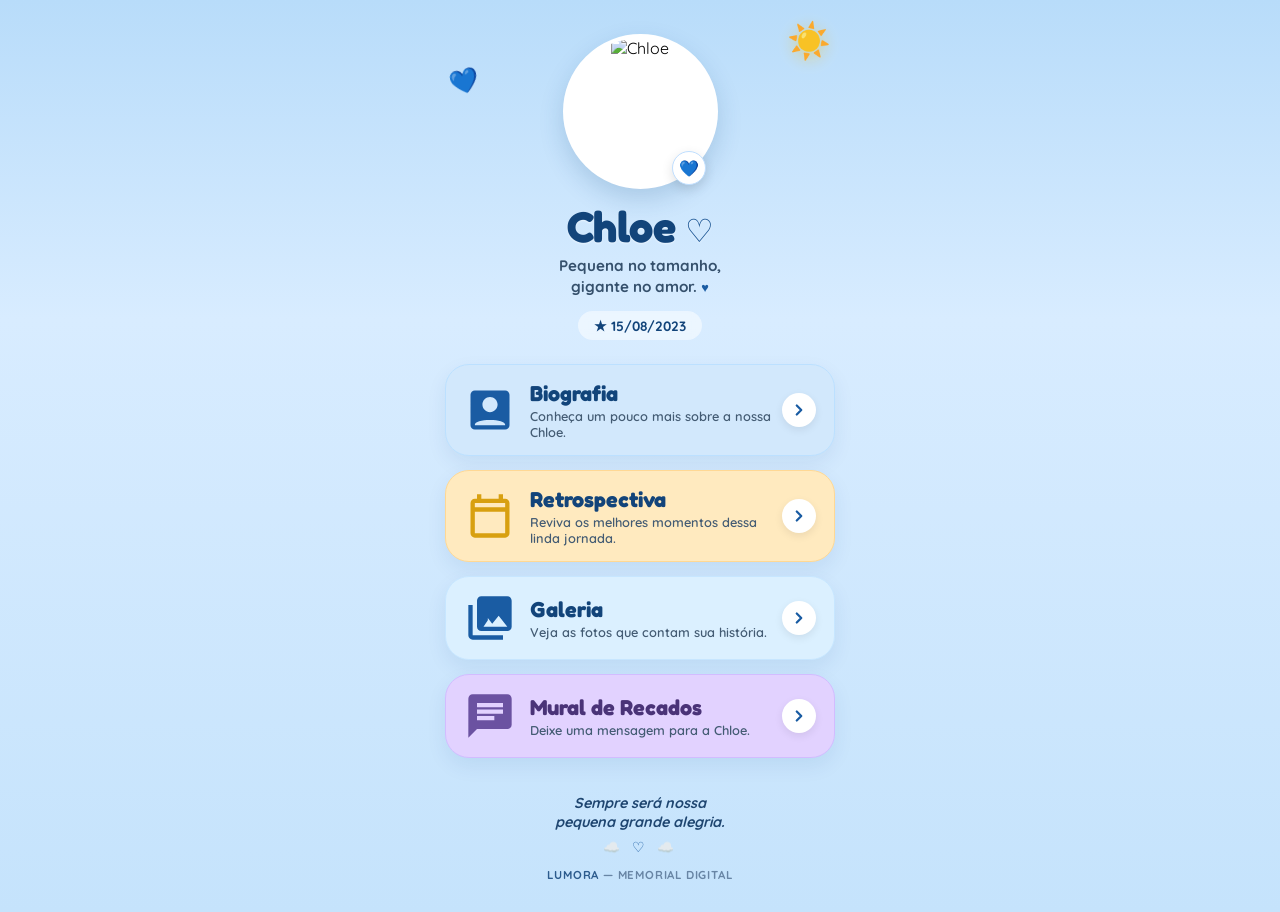
==== index.html @ 0d082f4c "Memorial Chloe" ====
<!DOCTYPE html>
<html lang="pt-BR">
<head>
  <meta charset="UTF-8" />
  <meta name="viewport" content="width=device-width, initial-scale=1.0, maximum-scale=1.0, user-scalable=no" />
  <title>Lumora - Memorial Digital da Chloe</title>
  
  <!-- Fontes Google -->
  <link rel="preconnect" href="https://fonts.googleapis.com">
  <link rel="preconnect" href="https://fonts.gstatic.com" crossorigin>
  <link href="https://fonts.googleapis.com/css2?family=Fredoka:wght@500;600;700&family=Quicksand:wght@500;600;700&display=swap" rel="stylesheet">
  
  <!-- CSS -->
  <link rel="stylesheet" href="assets/css/variables.css" />
  <link rel="stylesheet" href="assets/css/global.css" />
  <link rel="stylesheet" href="assets/css/components.css" />
  <link rel="stylesheet" href="assets/css/index.css" />
</head>
<body class="mobile-only-body">

  <main class="app-viewport">
    
    <!-- Enfeites de Fundo -->
    <div class="bg-decorations">
      <span class="decor-sun">☀️</span>
      <span class="decor-heart-top">💙</span>
    </div>

    <!-- Cabeçalho Chloe -->
    <header class="hero-header">
      <div class="avatar-container">
        <div class="avatar-blob">
          <img src="assets/img/perfil/chloe-avatar.jpg" alt="Chloe" class="avatar-img" />
        </div>
        <div class="avatar-heart-badge">💙</div>
      </div>

      <h1 class="profile-name">Chloe <span class="name-heart">♡</span></h1>
      
      <p class="profile-tagline">
        Pequena no tamanho,<br>gigante no amor. <span class="blue-bullet">♥</span>
      </p>

      <div class="dates-row">
        <span class="date-item">★ 15/08/2023</span>
      </div>
    </header>

    <!-- Menu de Navegação -->
    <nav class="cards-menu">
      
      <!-- Card Biografia -->
      <a href="./assets/pages/biografia.html" class="menu-card card-blue">
        <div class="card-icon-wrapper">
          <img src="assets/img/icon-biografia.svg" alt="Biografia" class="card-icon" onerror="this.src='data:image/svg+xml;utf8,<svg xmlns=\'http://www.w3.org/2000/svg\' viewBox=\'0 0 24 24\' fill=\'%231a5ca3\'><path d=\'M19 3H5c-1.1 0-2 .9-2 2v14c0 1.1.9 2 2 2h14c1.1 0 2-.9 2-2V5c0-1.1-.9-2-2-2zm-7 3c1.93 0 3.5 1.57 3.5 3.5S13.93 13 12 13s-3.5-1.57-3.5-3.5S10.07 6 12 6zm7 13H5v-.23c0-1.4 3.12-2.17 7-2.17s7 .77 7 2.17V19z\'/></svg>'" />
        </div>
        <div class="card-text">
          <h2>Biografia</h2>
          <p>Conheça um pouco mais sobre a nossa Chloe.</p>
        </div>
        <div class="card-chevron">
          <svg viewBox="0 0 24 24" width="18" height="18" fill="none" stroke="#1a5ca3" stroke-width="3" stroke-linecap="round" stroke-linejoin="round"><polyline points="9 18 15 12 9 6"></polyline></svg>
        </div>
      </a>

      <!-- Card Retrospectiva -->
      <a href="./assets/pages/retrospectiva.html" class="menu-card card-yellow">
        <div class="card-icon-wrapper">
          <img src="assets/img/icon-retrospectiva.svg" alt="Retrospectiva" class="card-icon" onerror="this.src='data:image/svg+xml;utf8,<svg xmlns=\'http://www.w3.org/2000/svg\' viewBox=\'0 0 24 24\' fill=\'%23d8a010\'><path d=\'M19 4h-1V2h-2v2H8V2H6v2H5c-1.11 0-1.99.9-1.99 2L3 20c0 1.1.89 2 2 2h14c1.1 0 2-.9 2-2V6c0-1.1-.9-2-2-2zm0 16H5V10h14v10zm0-12H5V6h14v2z\'/></svg>'" />
        </div>
        <div class="card-text">
          <h2>Retrospectiva</h2>
          <p>Reviva os melhores momentos dessa linda jornada.</p>
        </div>
        <div class="card-chevron">
          <svg viewBox="0 0 24 24" width="18" height="18" fill="none" stroke="#1a5ca3" stroke-width="3" stroke-linecap="round" stroke-linejoin="round"><polyline points="9 18 15 12 9 6"></polyline></svg>
        </div>
      </a>

      <!-- Card Galeria -->
      <a href="./assets/pages/galeria.html" class="menu-card card-blue-light">
        <div class="card-icon-wrapper">
          <img src="assets/img/icon-galeria.svg" alt="Galeria" class="card-icon" onerror="this.src='data:image/svg+xml;utf8,<svg xmlns=\'http://www.w3.org/2000/svg\' viewBox=\'0 0 24 24\' fill=\'%231a5ca3\'><path d=\'M22 16V4c0-1.1-.9-2-2-2H8c-1.1 0-2 .9-2 2v12c0 1.1.9 2 2 2h12c1.1 0 2-.9 2-2zm-11-4l2.03 2.71L16 11l4 5H9l2-3zM2 6v14c0 1.1.9 2 2 2h14v-2H4V6H2z\'/></svg>'" />
        </div>
        <div class="card-text">
          <h2>Galeria</h2>
          <p>Veja as fotos que contam sua história.</p>
        </div>
        <div class="card-chevron">
          <svg viewBox="0 0 24 24" width="18" height="18" fill="none" stroke="#1a5ca3" stroke-width="3" stroke-linecap="round" stroke-linejoin="round"><polyline points="9 18 15 12 9 6"></polyline></svg>
        </div>
      </a>

      <!-- Card Mural de Recados -->
      <a href="./assets/pages/mural.html" class="menu-card card-purple">
        <div class="card-icon-wrapper">
          <img src="assets/img/icon-mural.svg" alt="Mural" class="card-icon" onerror="this.src='data:image/svg+xml;utf8,<svg xmlns=\'http://www.w3.org/2000/svg\' viewBox=\'0 0 24 24\' fill=\'%236b52a1\'><path d=\'M20 2H4c-1.1 0-1.99.9-1.99 2L2 22l4-4h14c1.1 0 2-.9 2-2V4c0-1.1-.9-2-2-2zM6 9h12v2H6V9zm8 5H6v-2h8v2zm4-6H6V6h12v2z\'/></svg>'" />
        </div>
        <div class="card-text">
          <h2>Mural de Recados</h2>
          <p>Deixe uma mensagem para a Chloe.</p>
        </div>
        <div class="card-chevron">
          <svg viewBox="0 0 24 24" width="18" height="18" fill="none" stroke="#1a5ca3" stroke-width="3" stroke-linecap="round" stroke-linejoin="round"><polyline points="9 18 15 12 9 6"></polyline></svg>
        </div>
      </a>

    </nav>

    <!-- Rodapé -->
    <footer class="home-footer">
      <p class="footer-quote">Sempre será nossa<br>pequena grande alegria.</p>
      <div class="footer-doodles">
        <span>☁️</span> <span>♡</span> <span>☁️</span>
      </div>
      <p class="lumora-brand-footer">
        <span>Lumora</span> — Memorial Digital
      </p>
    </footer>

  </main>

</body>
</html>
---- assets/css/variables.css ----
:root {
  /* Cores do Tema Lumora (Infantil Suave) */
  --bg-sky: #eaf5ff;
  --bg-card-blue: #d9eefd;
  --bg-card-yellow: #fff3c5;
  --bg-card-purple: #eee3ff;
  --bg-card-green: #e2f8e5;
  --bg-card-pink: #ffe3ec;
  
  --primary-blue: #1b5e9e;
  --text-dark: #2c3e50;
  --text-muted: #5e6d7e;
  --white: #ffffff;

  /* Fontes */
  --font-title: 'Fredoka', 'Comic Neue', cursive, sans-serif;
  --font-body: 'Quicksand', sans-serif;

  /* Arredondamento e Sombras */
  --radius-card: 22px;
  --radius-btn: 30px;
  --shadow-soft: 0 10px 25px rgba(0, 0, 0, 0.05);
}
---- assets/css/global.css ----
@import url('https://fonts.googleapis.com/css2?family=Fredoka:wght@500;600;700&family=Quicksand:wght@600;700&family=Short+Stack&display=swap');

:root {
  --font-handwritten: 'Short Stack', cursive, sans-serif;
  --font-title: 'Fredoka', cursive, sans-serif;
  --font-body: 'Quicksand', sans-serif;
  --primary-blue: #12447a;
  --bg-sky: #d8ecff;
}

* {
  margin: 0;
  padding: 0;
  box-sizing: border-box;
}

body.mobile-only-body {
  background: linear-gradient(180deg, #b8dcfa 0%, #d8ecff 35%, #c5e3fc 100%);
  min-height: 100vh;
  display: flex;
  justify-content: center;
  align-items: flex-start;
  overflow-x: hidden;
  font-family: var(--font-body);
}

.app-viewport {
  width: 100%;
  max-width: 430px;
  min-height: 100vh;
  padding: 20px 16px 30px 16px;
  position: relative;
  display: flex;
  flex-direction: column;
  justify-content: space-between;
}

/* Botão Voltar Padronizado */
.btn-voltar {
  display: inline-flex;
  align-items: center;
  gap: 6px;
  background-color: #ffffff;
  color: var(--primary-blue);
  font-family: var(--font-body);
  font-size: 0.9rem;
  font-weight: 700;
  padding: 8px 16px;
  border-radius: 20px;
  text-decoration: none;
  box-shadow: 0 4px 10px rgba(0,0,0,0.06);
  margin-bottom: 14px;
}

/* Lightbox Global */
.lumora-lightbox {
  position: fixed;
  top: 0; left: 0; width: 100vw; height: 100vh;
  background-color: rgba(18, 38, 58, 0.88);
  backdrop-filter: blur(8px);
  z-index: 9999;
  display: flex; align-items: center; justify-content: center;
  padding: 20px; opacity: 0; pointer-events: none;
  transition: opacity 0.3s ease;
}

.lumora-lightbox.active {
  opacity: 1; pointer-events: auto;
}

.lightbox-content {
  position: relative; max-width: 90%; max-height: 85vh;
  display: flex; flex-direction: column; align-items: center;
}

.lightbox-img {
  max-width: 100%; max-height: 75vh; object-fit: contain;
  border-radius: 16px; border: 4px solid #ffffff;
}

.lightbox-close-btn {
  position: absolute; top: -18px; right: -18px;
  width: 40px; height: 40px; background-color: #ffffff;
  color: var(--primary-blue); border: none; border-radius: 50%;
  font-size: 1.3rem; font-weight: bold; cursor: pointer;
}

/* Rodapé Marca Lumora */
.home-footer {
  text-align: center; margin-top: auto; padding-top: 16px;
}
.lumora-brand-footer {
  font-size: 0.75rem; font-weight: 700; color: #587596;
  text-transform: uppercase; letter-spacing: 0.8px;
}
.lumora-brand-footer span { color: var(--primary-blue); font-weight: 800; }
---- assets/css/components.css ----
/* Card de Navegação do Menu Principal */
.nav-card {
  display: flex;
  align-items: center;
  padding: 16px;
  border-radius: var(--radius-card);
  text-decoration: none;
  color: var(--text-dark);
  margin-bottom: 14px;
  box-shadow: var(--shadow-soft);
  transition: transform 0.2s ease, box-shadow 0.2s ease;
}

.nav-card:hover {
  transform: translateY(-2px);
  box-shadow: 0 12px 28px rgba(0, 0, 0, 0.08);
}

.nav-card .card-icon {
  width: 48px;
  height: 48px;
  margin-right: 14px;
  display: flex;
  align-items: center;
  justify-content: center;
}

.nav-card .card-content h2 {
  font-size: 1.2rem;
  margin-bottom: 2px;
}

.nav-card .card-content p {
  font-size: 0.85rem;
  color: var(--text-muted);
}

.nav-card .card-arrow {
  margin-left: auto;
  background: var(--white);
  width: 32px;
  height: 32px;
  border-radius: 50%;
  display: flex;
  align-items: center;
  justify-content: center;
  color: var(--primary-blue);
  font-weight: bold;
}

/* Variações de fundo */
.bg-blue { background-color: var(--bg-card-blue); }
.bg-yellow { background-color: var(--bg-card-yellow); }
.bg-purple { background-color: var(--bg-card-purple); }

/* Botão Voltar */
.btn-voltar {
  display: inline-flex;
  align-items: center;
  gap: 6px;
  background-color: var(--white);
  color: var(--primary-blue);
  padding: 8px 16px;
  border-radius: var(--radius-btn);
  text-decoration: none;
  font-weight: 700;
  font-size: 0.85rem;
  box-shadow: var(--shadow-soft);
  margin-bottom: 16px;
}
---- assets/css/index.css ----
/* ==========================================================================
   ESTILOS EXCLUSIVOS DA HOME (index.html) - LUMORA DIGITAL
   ========================================================================== */

/* Fundo Geral com Degradê Mais Encorpado para Melhor Contraste */
body.mobile-only-body {
  background: linear-gradient(180deg, #b8dcfa 0%, #d8ecff 35%, #c5e3fc 100%);
  min-height: 100vh;
  display: flex;
  justify-content: center;
  align-items: flex-start;
  overflow-x: hidden;
}

.app-viewport {
  width: 100%;
  max-width: 430px; /* Largura ideal para smartphones */
  min-height: 100vh;
  padding: 24px 20px 30px 20px;
  position: relative;
  display: flex;
  flex-direction: column;
  justify-content: space-between;
}

/* Ilustrações de Fundo (Sol e Coração) */
.bg-decorations .decor-sun {
  position: absolute;
  top: 18px;
  right: 24px;
  font-size: 2.2rem;
  opacity: 0.95;
  filter: drop-shadow(0 3px 8px rgba(255, 190, 0, 0.4));
}

.bg-decorations .decor-heart-top {
  position: absolute;
  top: 65px;
  left: 24px;
  font-size: 1.5rem;
  color: #1a5ca3;
  transform: rotate(-15deg);
}

/* --- CABEÇALHO DO PERFIL --- */
.hero-header {
  text-align: center;
  margin-top: 10px;
  margin-bottom: 24px;
}

/* Moldura Arredondada da Foto */
.avatar-container {
  position: relative;
  width: 155px;
  height: 155px;
  margin: 0 auto 16px auto;
}

.avatar-blob {
  width: 100%;
  height: 100%;
  border-radius: 50%;
  border: 4px solid #ffffff;
  overflow: hidden;
  box-shadow: 0 10px 25px rgba(24, 76, 130, 0.18);
  background-color: #fff;
}

.avatar-img {
  width: 100%;
  height: 100%;
  object-fit: cover;
}

.avatar-heart-badge {
  position: absolute;
  bottom: 4px;
  right: 12px;
  background-color: #ffffff;
  width: 34px;
  height: 34px;
  border-radius: 50%;
  display: flex;
  align-items: center;
  justify-content: center;
  font-size: 1rem;
  box-shadow: 0 4px 12px rgba(0, 0, 0, 0.12);
  border: 1px solid #c0dfff;
}

/* Nome do Aniversariante / Pessoa */
.profile-name {
  font-family: var(--font-title);
  font-size: 2.7rem;
  font-weight: 700;
  color: #12447a; /* Mais contraste para leitura fácil */
  line-height: 1;
  margin-bottom: 8px;
  letter-spacing: -0.5px;
  text-shadow: 0 1px 2px rgba(255, 255, 255, 0.6);
}

.profile-name .name-heart {
  font-size: 2rem;
  font-weight: 400;
  color: #165292;
}

/* Subtítulo / Frase */
.profile-tagline {
  font-family: var(--font-body);
  font-size: 0.95rem;
  font-weight: 700;
  color: #35506c;
  line-height: 1.35;
  margin-bottom: 14px;
}

.blue-bullet {
  color: #1a5ca3;
  font-size: 0.8rem;
}

/* Faixa de Datas */
.dates-row {
  display: inline-flex;
  gap: 16px;
  align-items: center;
  justify-content: center;
  font-family: var(--font-body);
  font-size: 0.85rem;
  font-weight: 700;
  color: #12447a;
  background-color: rgba(255, 255, 255, 0.5);
  padding: 6px 16px;
  border-radius: 20px;
  backdrop-filter: blur(4px);
}

.date-item {
  display: flex;
  align-items: center;
  gap: 5px;
}

/* --- CARDS DE NAVEGAÇÃO COM INTERAÇÃO MELHORADA --- */
.cards-menu {
  display: flex;
  flex-direction: column;
  gap: 14px;
  margin-bottom: 24px;
}

.menu-card {
  display: flex;
  align-items: center;
  padding: 15px 18px;
  border-radius: 24px;
  text-decoration: none;
  box-shadow: 0 8px 20px rgba(18, 68, 122, 0.08);
  position: relative;
  overflow: hidden;
  /* Transição suave para o efeito de aumentar ao passar o dedo/mouse */
  transition: transform 0.22s cubic-bezier(0.34, 1.56, 0.64, 1), box-shadow 0.22s ease, filter 0.22s ease;
  will-change: transform;
}

/* Efeito de aumento (Hover no Desktop / Touch no Mobile) */
.menu-card:hover,
.menu-card:focus {
  transform: translateY(-3px) scale(1.025);
  box-shadow: 0 12px 28px rgba(18, 68, 122, 0.15);
  filter: brightness(1.02);
}

/* Animação instantânea ao pressionar com o dedo */
.menu-card:active {
  transform: scale(0.97);
  box-shadow: 0 4px 12px rgba(18, 68, 122, 0.1);
}

/* Cores vibrantes dos Cards com mais contraste */
.card-blue {
  background-color: #d2e8fc;
  border: 1px solid #bce0ff;
}

.card-yellow {
  background-color: #ffeabf;
  border: 1px solid #ffd894;
}

.card-blue-light {
  background-color: #dbf0ff;
  border: 1px solid #c7e6ff;
}

.card-purple {
  background-color: #e2d2ff;
  border: 1px solid #d2bcff;
}

/* Ícone do Card */
.card-icon-wrapper {
  width: 52px;
  height: 52px;
  min-width: 52px;
  margin-right: 14px;
  display: flex;
  align-items: center;
  justify-content: center;
  transition: transform 0.2s ease;
}

.menu-card:hover .card-icon-wrapper {
  transform: scale(1.1) rotate(-3deg);
}

.card-icon {
  width: 100%;
  height: 100%;
  object-fit: contain;
}

/* Textos do Card */
.card-text {
  flex: 1;
}

.card-text h2 {
  font-family: var(--font-title);
  font-size: 1.35rem;
  font-weight: 700;
  color: #12447a;
  margin: 0 0 2px 0;
}

.card-purple .card-text h2 {
  color: #4a3378;
}

.card-text p {
  font-family: var(--font-body);
  font-size: 0.8rem;
  font-weight: 600;
  color: #435b73;
  margin: 0;
  line-height: 1.25;
}

/* Botão Circular com Seta (Chevron) */
.card-chevron {
  width: 34px;
  height: 34px;
  min-width: 34px;
  background-color: #ffffff;
  border-radius: 50%;
  display: flex;
  align-items: center;
  justify-content: center;
  margin-left: 10px;
  box-shadow: 0 3px 8px rgba(0, 0, 0, 0.08);
  transition: transform 0.2s ease, background-color 0.2s ease;
}

.menu-card:hover .card-chevron {
  transform: translateX(3px);
  background-color: #f4f9ff;
}

/* --- RODAPÉ COM MARCA LUMORA --- */
.home-footer {
  text-align: center;
  margin-top: auto;
  padding-top: 12px;
}

.footer-quote {
  font-family: var(--font-body);
  font-size: 0.9rem;
  font-weight: 700;
  font-style: italic;
  color: #1e4570;
  line-height: 1.3;
  margin-bottom: 6px;
}

.footer-doodles {
  font-size: 0.85rem;
  color: #1a5ca3;
  letter-spacing: 4px;
  margin-bottom: 12px;
}

/* Assinatura da Empresa Lumora */
.lumora-brand-footer {
  font-family: var(--font-body);
  font-size: 0.72rem;
  font-weight: 700;
  color: #587596;
  text-transform: uppercase;
  letter-spacing: 0.8px;
  opacity: 0.85;
}

.lumora-brand-footer span {
  color: #12447a;
  font-weight: 800;
}
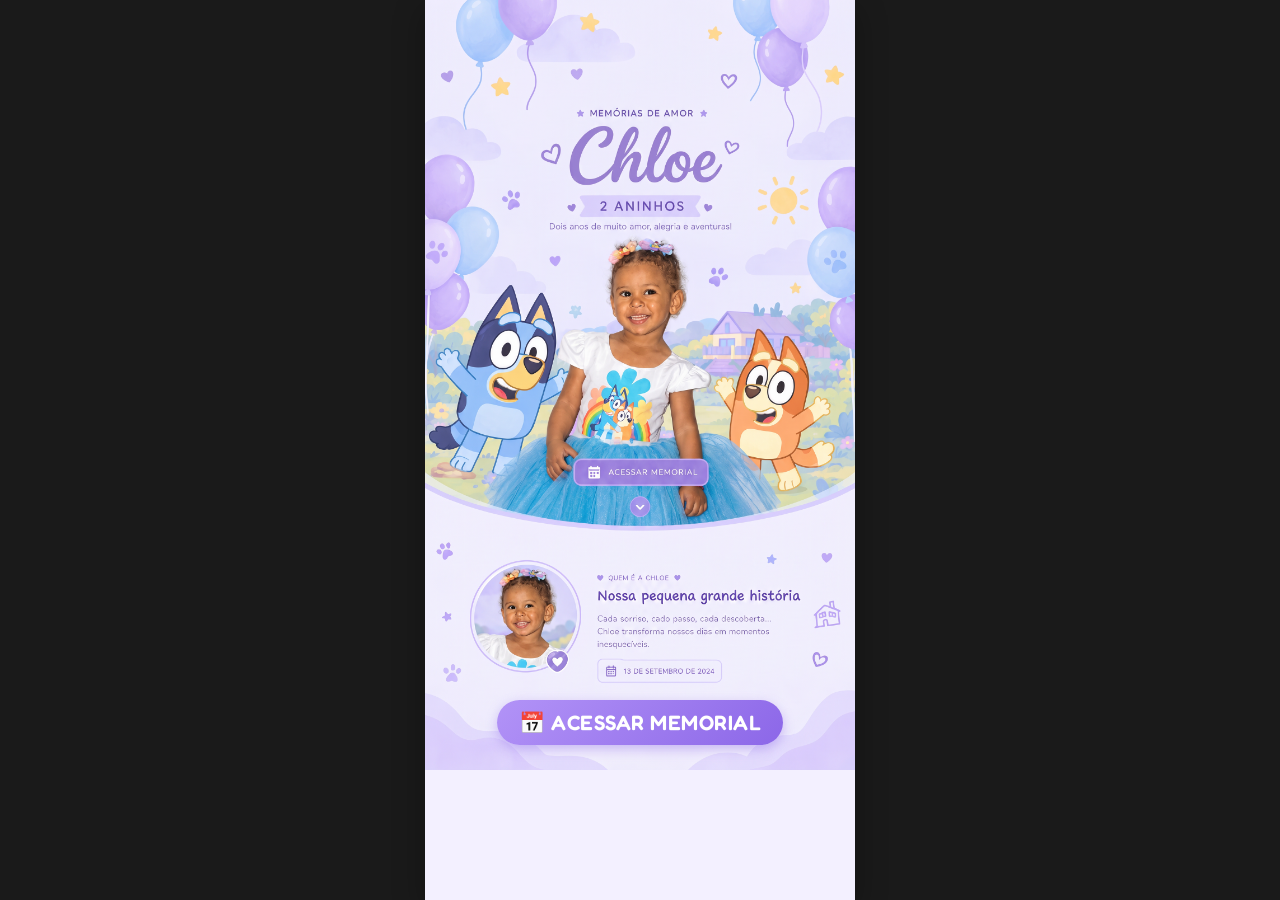
==== commit c53f924f: "adicionando o começo e localizando as paginas" ====
--- a/index.html
+++ b/index.html
@@ -1,124 +1,33 @@
 <!DOCTYPE html>
 <html lang="pt-BR">
 <head>
-  <meta charset="UTF-8" />
-  <meta name="viewport" content="width=device-width, initial-scale=1.0, maximum-scale=1.0, user-scalable=no" />
-  <title>Lumora - Memorial Digital da Chloe</title>
-  
-  <!-- Fontes Google -->
+  <meta charset="UTF-8">
+  <meta name="viewport" content="width=device-width, initial-scale=1.0">
+  <title>Memórias de Amor - Chloe</title>
+  <link rel="stylesheet" href="./assets/css/styles.css">
   <link rel="preconnect" href="https://fonts.googleapis.com">
   <link rel="preconnect" href="https://fonts.gstatic.com" crossorigin>
-  <link href="https://fonts.googleapis.com/css2?family=Fredoka:wght@500;600;700&family=Quicksand:wght@500;600;700&display=swap" rel="stylesheet">
-  
-  <!-- CSS -->
-  <link rel="stylesheet" href="assets/css/variables.css" />
-  <link rel="stylesheet" href="assets/css/global.css" />
-  <link rel="stylesheet" href="assets/css/components.css" />
-  <link rel="stylesheet" href="assets/css/index.css" />
+  <link href="https://fonts.googleapis.com/css2?family=Fredoka:wght@400;500;600;700&display=swap" rel="stylesheet">
 </head>
-<body class="mobile-only-body">
+<body>
 
-  <main class="app-viewport">
+  <main class="mobile-container">
     
-    <!-- Enfeites de Fundo -->
-    <div class="bg-decorations">
-      <span class="decor-sun">☀️</span>
-      <span class="decor-heart-top">💙</span>
-    </div>
+    <!-- Topo da página usando o artefato completo como Background -->
+    <section class="hero-card">
+      <!-- Imagem de Referência Integrada -->
+      <img src="./assets/img/referencia.png" alt="Chloe 2 Aninhos" class="hero-bg-image">
 
-    <!-- Cabeçalho Chloe -->
-    <header class="hero-header">
-      <div class="avatar-container">
-        <div class="avatar-blob">
-          <img src="assets/img/perfil/chloe-avatar.jpg" alt="Chloe" class="avatar-img" />
-        </div>
-        <div class="avatar-heart-badge">💙</div>
+      <!-- Botão posicionado exatamente sobre a área correta (sem tapar a criança) -->
+      <div class="hero-action-overlay">
+        <a href="./assets/pages/memorial.html" id="btnUnlock" class="btn-memorial">
+          <span class="icon">📅</span> ACESSAR MEMORIAL
+        </a>
       </div>
-
-      <h1 class="profile-name">Chloe <span class="name-heart">♡</span></h1>
-      
-      <p class="profile-tagline">
-        Pequena no tamanho,<br>gigante no amor. <span class="blue-bullet">♥</span>
-      </p>
-
-      <div class="dates-row">
-        <span class="date-item">★ 15/08/2023</span>
-      </div>
-    </header>
-
-    <!-- Menu de Navegação -->
-    <nav class="cards-menu">
-      
-      <!-- Card Biografia -->
-      <a href="./assets/pages/biografia.html" class="menu-card card-blue">
-        <div class="card-icon-wrapper">
-          <img src="assets/img/icon-biografia.svg" alt="Biografia" class="card-icon" onerror="this.src='data:image/svg+xml;utf8,<svg xmlns=\'http://www.w3.org/2000/svg\' viewBox=\'0 0 24 24\' fill=\'%231a5ca3\'><path d=\'M19 3H5c-1.1 0-2 .9-2 2v14c0 1.1.9 2 2 2h14c1.1 0 2-.9 2-2V5c0-1.1-.9-2-2-2zm-7 3c1.93 0 3.5 1.57 3.5 3.5S13.93 13 12 13s-3.5-1.57-3.5-3.5S10.07 6 12 6zm7 13H5v-.23c0-1.4 3.12-2.17 7-2.17s7 .77 7 2.17V19z\'/></svg>'" />
-        </div>
-        <div class="card-text">
-          <h2>Biografia</h2>
-          <p>Conheça um pouco mais sobre a nossa Chloe.</p>
-        </div>
-        <div class="card-chevron">
-          <svg viewBox="0 0 24 24" width="18" height="18" fill="none" stroke="#1a5ca3" stroke-width="3" stroke-linecap="round" stroke-linejoin="round"><polyline points="9 18 15 12 9 6"></polyline></svg>
-        </div>
-      </a>
-
-      <!-- Card Retrospectiva -->
-      <a href="./assets/pages/retrospectiva.html" class="menu-card card-yellow">
-        <div class="card-icon-wrapper">
-          <img src="assets/img/icon-retrospectiva.svg" alt="Retrospectiva" class="card-icon" onerror="this.src='data:image/svg+xml;utf8,<svg xmlns=\'http://www.w3.org/2000/svg\' viewBox=\'0 0 24 24\' fill=\'%23d8a010\'><path d=\'M19 4h-1V2h-2v2H8V2H6v2H5c-1.11 0-1.99.9-1.99 2L3 20c0 1.1.89 2 2 2h14c1.1 0 2-.9 2-2V6c0-1.1-.9-2-2-2zm0 16H5V10h14v10zm0-12H5V6h14v2z\'/></svg>'" />
-        </div>
-        <div class="card-text">
-          <h2>Retrospectiva</h2>
-          <p>Reviva os melhores momentos dessa linda jornada.</p>
-        </div>
-        <div class="card-chevron">
-          <svg viewBox="0 0 24 24" width="18" height="18" fill="none" stroke="#1a5ca3" stroke-width="3" stroke-linecap="round" stroke-linejoin="round"><polyline points="9 18 15 12 9 6"></polyline></svg>
-        </div>
-      </a>
-
-      <!-- Card Galeria -->
-      <a href="./assets/pages/galeria.html" class="menu-card card-blue-light">
-        <div class="card-icon-wrapper">
-          <img src="assets/img/icon-galeria.svg" alt="Galeria" class="card-icon" onerror="this.src='data:image/svg+xml;utf8,<svg xmlns=\'http://www.w3.org/2000/svg\' viewBox=\'0 0 24 24\' fill=\'%231a5ca3\'><path d=\'M22 16V4c0-1.1-.9-2-2-2H8c-1.1 0-2 .9-2 2v12c0 1.1.9 2 2 2h12c1.1 0 2-.9 2-2zm-11-4l2.03 2.71L16 11l4 5H9l2-3zM2 6v14c0 1.1.9 2 2 2h14v-2H4V6H2z\'/></svg>'" />
-        </div>
-        <div class="card-text">
-          <h2>Galeria</h2>
-          <p>Veja as fotos que contam sua história.</p>
-        </div>
-        <div class="card-chevron">
-          <svg viewBox="0 0 24 24" width="18" height="18" fill="none" stroke="#1a5ca3" stroke-width="3" stroke-linecap="round" stroke-linejoin="round"><polyline points="9 18 15 12 9 6"></polyline></svg>
-        </div>
-      </a>
-
-      <!-- Card Mural de Recados -->
-      <a href="./assets/pages/mural.html" class="menu-card card-purple">
-        <div class="card-icon-wrapper">
-          <img src="assets/img/icon-mural.svg" alt="Mural" class="card-icon" onerror="this.src='data:image/svg+xml;utf8,<svg xmlns=\'http://www.w3.org/2000/svg\' viewBox=\'0 0 24 24\' fill=\'%236b52a1\'><path d=\'M20 2H4c-1.1 0-1.99.9-1.99 2L2 22l4-4h14c1.1 0 2-.9 2-2V4c0-1.1-.9-2-2-2zM6 9h12v2H6V9zm8 5H6v-2h8v2zm4-6H6V6h12v2z\'/></svg>'" />
-        </div>
-        <div class="card-text">
-          <h2>Mural de Recados</h2>
-          <p>Deixe uma mensagem para a Chloe.</p>
-        </div>
-        <div class="card-chevron">
-          <svg viewBox="0 0 24 24" width="18" height="18" fill="none" stroke="#1a5ca3" stroke-width="3" stroke-linecap="round" stroke-linejoin="round"><polyline points="9 18 15 12 9 6"></polyline></svg>
-        </div>
-      </a>
-
-    </nav>
-
-    <!-- Rodapé -->
-    <footer class="home-footer">
-      <p class="footer-quote">Sempre será nossa<br>pequena grande alegria.</p>
-      <div class="footer-doodles">
-        <span>☁️</span> <span>♡</span> <span>☁️</span>
-      </div>
-      <p class="lumora-brand-footer">
-        <span>Lumora</span> — Memorial Digital
-      </p>
-    </footer>
+    </section>
 
   </main>
 
+  <script src="script.js"></script>
 </body>
 </html>
--- a/assets/css/styles.css
+++ b/assets/css/styles.css
@@ -0,0 +1,156 @@
+* {
+  margin: 0;
+  padding: 0;
+  box-sizing: border-box;
+  font-family: 'Fredoka', sans-serif;
+}
+
+body {
+  background-color: #1a1a1a;
+  display: flex;
+  justify-content: center;
+  align-items: center;
+  min-height: 100vh;
+}
+
+/* Container que fixa o tamanho da tela do celular */
+.mobile-container {
+  width: 100%;
+  max-width: 430px;
+  background: #f3f0ff;
+  min-height: 100vh;
+  position: relative;
+  overflow-x: hidden;
+  box-shadow: 0 10px 30px rgba(0, 0, 0, 0.3);
+  padding-bottom: 20px;
+}
+
+/* Section Hero: Container relativo que segura a imagem e a camada do botão */
+.hero-card {
+  position: relative;
+  width: 100%;
+  display: flex;
+  flex-direction: column;
+  align-items: center;
+}
+
+/* Imagem de referência que contém todo o topo, títulos e arte */
+.hero-bg-image {
+  width: 100%;
+  height: auto;
+  display: block;
+}
+
+/* Camada transparente para posicionar o botão exatamente onde você deseja */
+.hero-action-overlay {
+  position: absolute;
+  bottom: 25px; /* Ajuste essa distância para subir ou descer o botão */
+  left: 0;
+  width: 100%;
+  display: flex;
+  justify-content: center;
+  z-index: 10;
+}
+
+/* Estilo do Botão */
+.btn-memorial {
+  background: linear-gradient(135deg, #b293f7, #8c67e8);
+  color: #ffffff;
+  padding: 10px 22px;
+  border-radius: 25px;
+  text-decoration: none;
+  font-weight: 600;
+  font-size: 1.30rem;
+  letter-spacing: 0.5px;
+  box-shadow: 0 4px 12px rgba(140, 103, 232, 0.4);
+  display: inline-flex;
+  align-items: center;
+  gap: 6px;
+  transition: transform 0.2s ease, box-shadow 0.2s ease;
+}
+
+.btn-memorial:active {
+  transform: scale(0.96);
+}
+
+/* Seção Sobre / Card Inferior */
+.about-section {
+  padding: 15px 20px;
+}
+
+.profile-card {
+  background: rgba(255, 255, 255, 0.85);
+  backdrop-filter: blur(10px);
+  border-radius: 24px;
+  padding: 16px;
+  display: flex;
+  align-items: center;
+  gap: 12px;
+  border: 1px solid rgba(255, 255, 255, 0.9);
+  box-shadow: 0 8px 20px rgba(140, 103, 232, 0.08);
+}
+
+.profile-avatar-wrapper {
+  position: relative;
+  flex-shrink: 0;
+}
+
+.profile-avatar {
+  width: 75px;
+  height: 75px;
+  border-radius: 50%;
+  object-fit: cover;
+  border: 3px solid #ffffff;
+  box-shadow: 0 4px 10px rgba(0, 0, 0, 0.1);
+}
+
+.heart-badge {
+  position: absolute;
+  bottom: -2px;
+  right: -2px;
+  background-color: #ffffff;
+  border-radius: 50%;
+  padding: 2px 4px;
+  font-size: 0.75rem;
+  box-shadow: 0 2px 5px rgba(0, 0, 0, 0.1);
+}
+
+.profile-info {
+  display: flex;
+  flex-direction: column;
+  gap: 3px;
+}
+
+.small-tag {
+  color: #8c67e8;
+  font-size: 0.65rem;
+  font-weight: 700;
+  letter-spacing: 0.5px;
+}
+
+.profile-info h2 {
+  color: #553e99;
+  font-size: 0.95rem;
+  font-weight: 700;
+}
+
+.profile-info p {
+  color: #7b7299;
+  font-size: 0.72rem;
+  line-height: 1.3;
+}
+
+.date-tag {
+  margin-top: 4px;
+  background-color: #eee9fd;
+  padding: 4px 8px;
+  border-radius: 12px;
+  display: inline-block;
+  align-self: flex-start;
+}
+
+.date-tag span {
+  color: #7d63cd;
+  font-size: 0.62rem;
+  font-weight: 600;
+}
